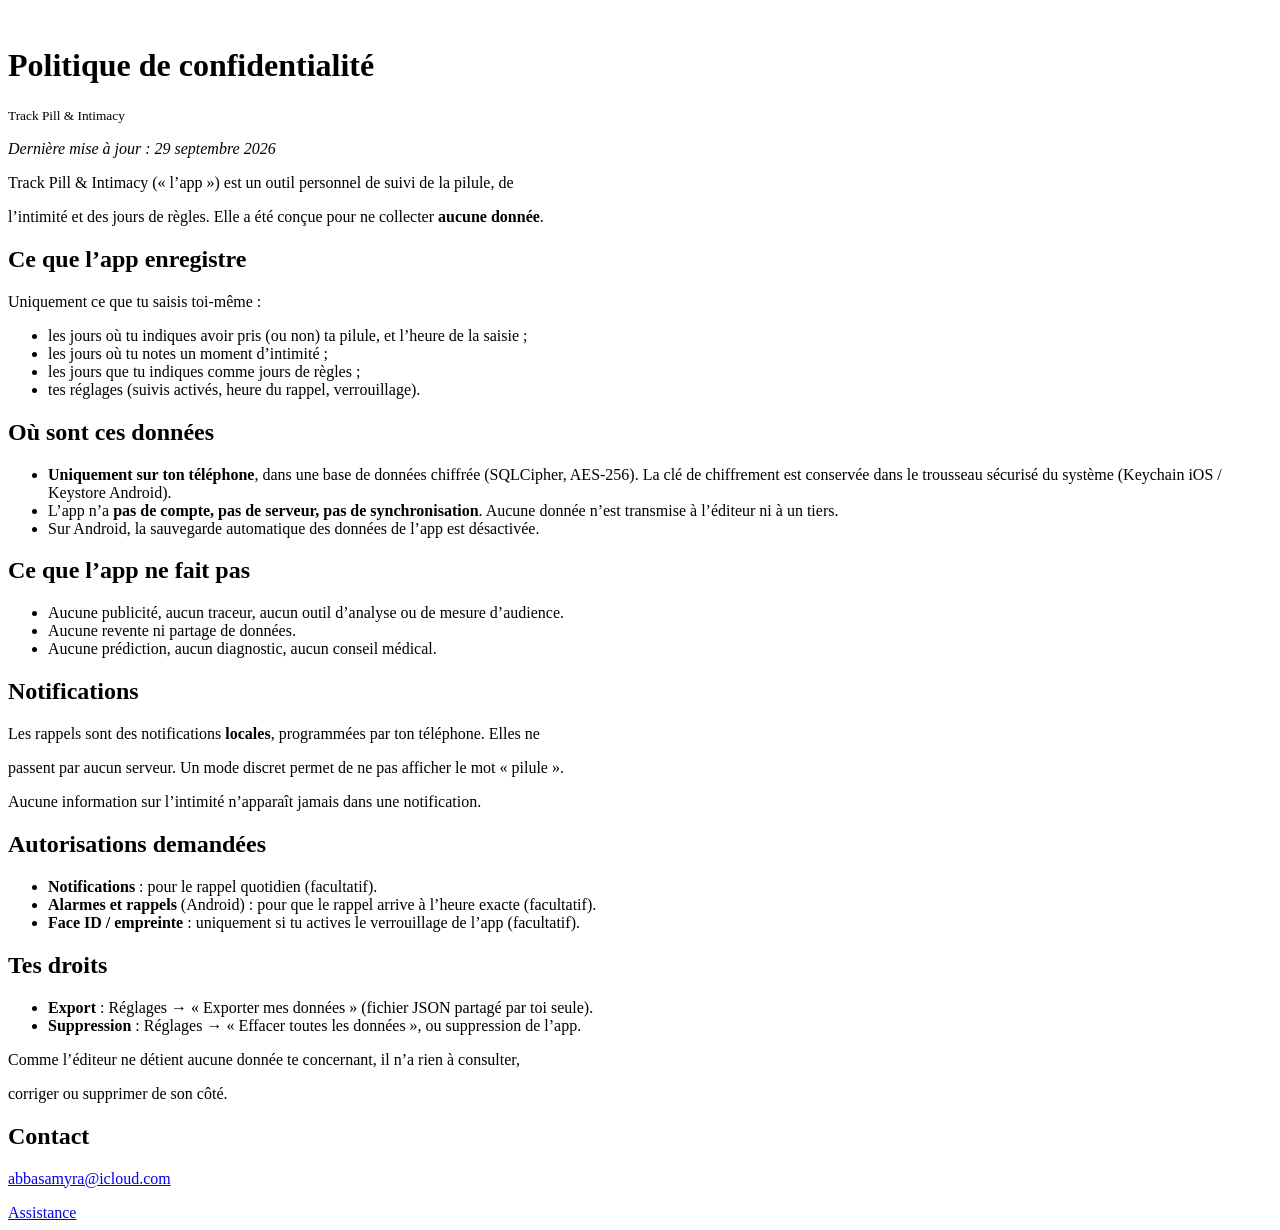
==== privacy.html @ 0c67f7bc "Update privacy.html" ====
<!doctype html><html lang="fr"><head><meta charset="utf-8"><meta name="viewport" content="width=device-width,initial-scale=1">
<title>Track Pill &amp; Intimacy — Confidentialité</title><link rel="stylesheet" href="style.css"></head><body><main>
<header><img src="icon.png" alt=""><div><h1>Politique de confidentialité</h1><small>Track Pill &amp; Intimacy</small></div></header>
<p><em>Dernière mise à jour : 29 septembre 2026</em></p>
<p>Track Pill &amp; Intimacy (« l’app ») est un outil personnel de suivi de la pilule, de</p>
<p>l’intimité et des jours de règles. Elle a été conçue pour ne collecter <strong>aucune donnée</strong>.</p>
<h2>Ce que l’app enregistre</h2>
<p>Uniquement ce que tu saisis toi-même :</p>
<ul>
<li>les jours où tu indiques avoir pris (ou non) ta pilule, et l’heure de la saisie ;</li>
<li>les jours où tu notes un moment d’intimité ;</li>
<li>les jours que tu indiques comme jours de règles ;</li>
<li>tes réglages (suivis activés, heure du rappel, verrouillage).</li>
</ul>
<h2>Où sont ces données</h2>
<ul>
<li><strong>Uniquement sur ton téléphone</strong>, dans une base de données chiffrée (SQLCipher, AES-256). La clé de chiffrement est conservée dans le trousseau sécurisé du système (Keychain iOS / Keystore Android).</li>
<li>L’app n’a <strong>pas de compte, pas de serveur, pas de synchronisation</strong>. Aucune donnée n’est transmise à l’éditeur ni à un tiers.</li>
<li>Sur Android, la sauvegarde automatique des données de l’app est désactivée.</li>
</ul>
<h2>Ce que l’app ne fait pas</h2>
<ul>
<li>Aucune publicité, aucun traceur, aucun outil d’analyse ou de mesure d’audience.</li>
<li>Aucune revente ni partage de données.</li>
<li>Aucune prédiction, aucun diagnostic, aucun conseil médical.</li>
</ul>
<h2>Notifications</h2>
<p>Les rappels sont des notifications <strong>locales</strong>, programmées par ton téléphone. Elles ne</p>
<p>passent par aucun serveur. Un mode discret permet de ne pas afficher le mot « pilule ».</p>
<p>Aucune information sur l’intimité n’apparaît jamais dans une notification.</p>
<h2>Autorisations demandées</h2>
<ul>
<li><strong>Notifications</strong> : pour le rappel quotidien (facultatif).</li>
<li><strong>Alarmes et rappels</strong> (Android) : pour que le rappel arrive à l’heure exacte (facultatif).</li>
<li><strong>Face ID / empreinte</strong> : uniquement si tu actives le verrouillage de l’app (facultatif).</li>
</ul>
<h2>Tes droits</h2>
<ul>
<li><strong>Export</strong> : Réglages → « Exporter mes données » (fichier JSON partagé par toi seule).</li>
<li><strong>Suppression</strong> : Réglages → « Effacer toutes les données », ou suppression de l’app.</li>
</ul>
<p>Comme l’éditeur ne détient aucune donnée te concernant, il n’a rien à consulter,</p>
<p>corriger ou supprimer de son côté.</p>
<h2>Contact</h2>
<p><a href="mailto:abbasamyra@icloud.com">abbasamyra@icloud.com</a></p>
<nav><a href="index.html">Assistance</a></nav></main></body></html>
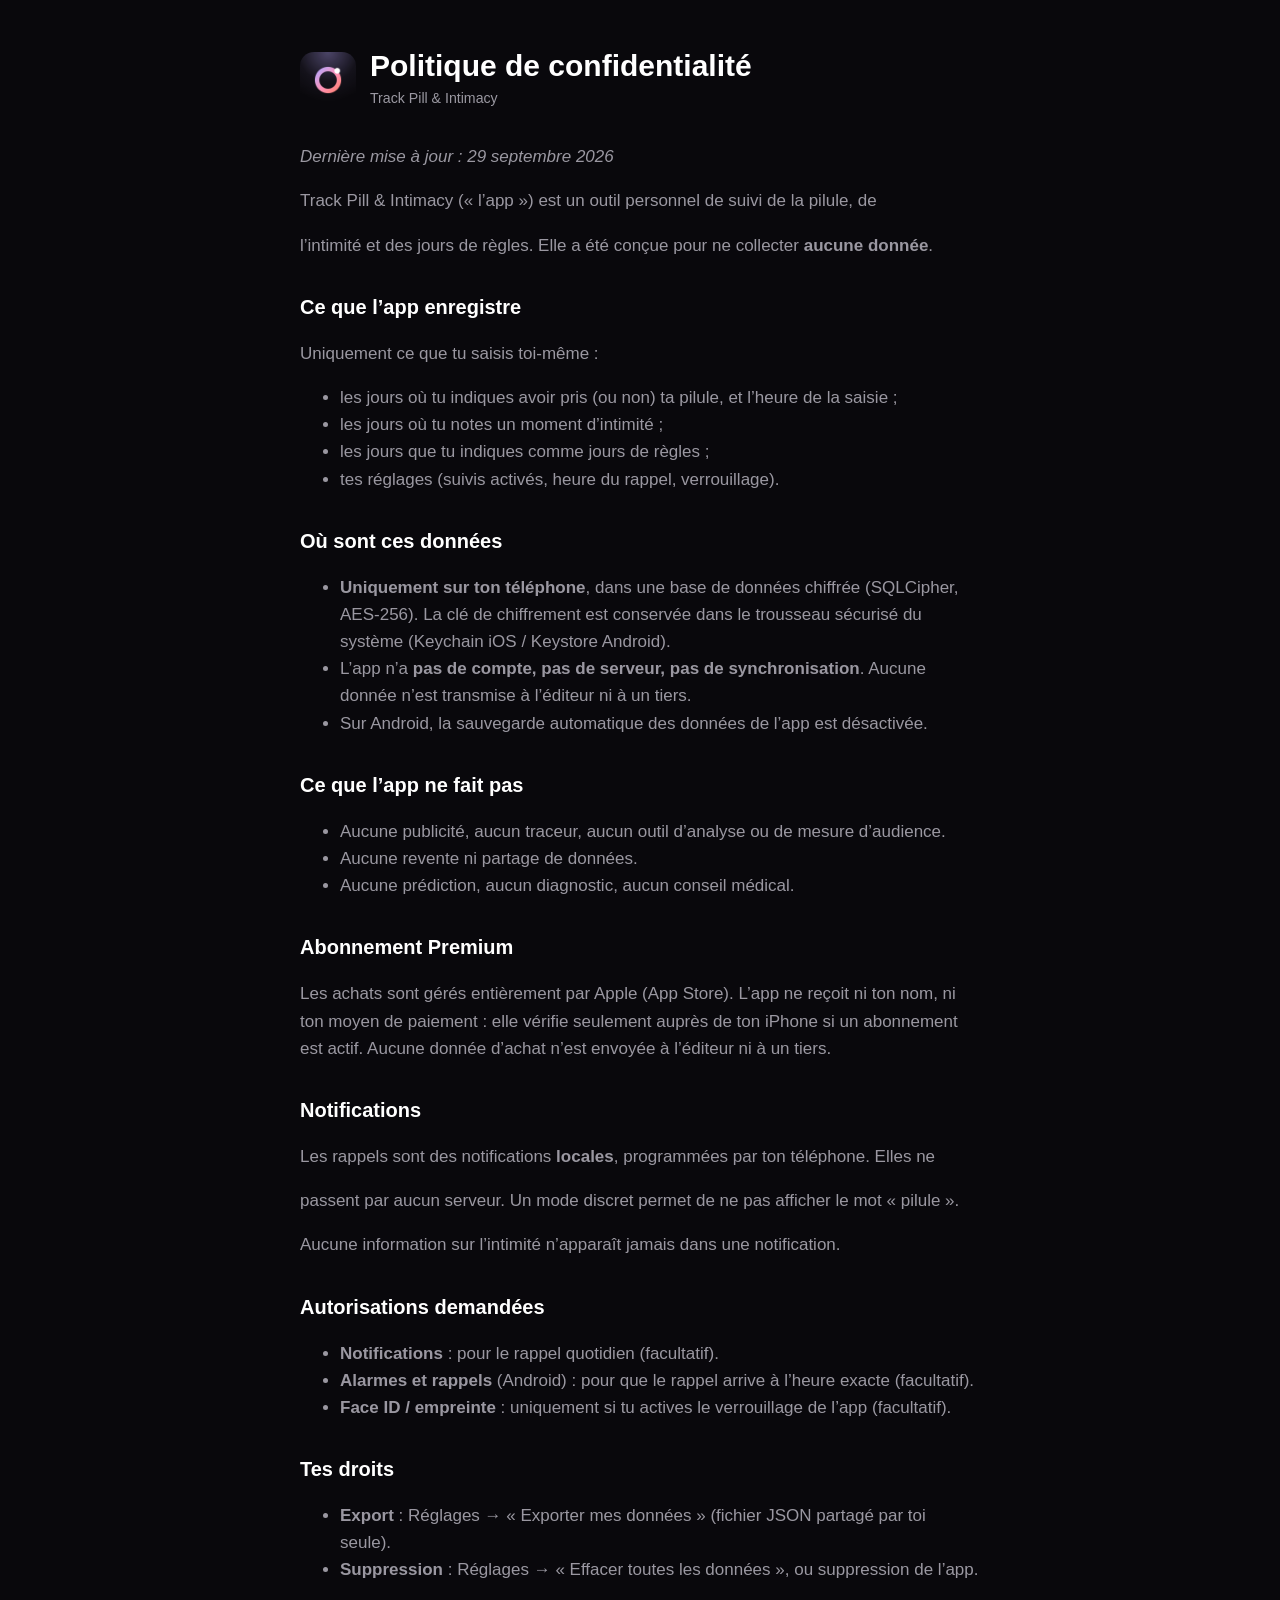
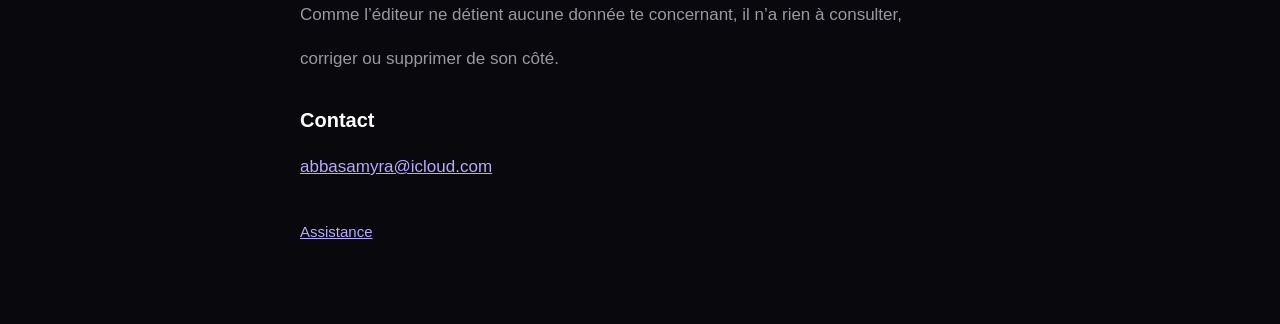
==== commit a955e25d: "Add subscription info" ====
--- a/privacy.html
+++ b/privacy.html
@@ -24,6 +24,8 @@
 <li>Aucune revente ni partage de données.</li>
 <li>Aucune prédiction, aucun diagnostic, aucun conseil médical.</li>
 </ul>
+<h2>Abonnement Premium</h2>
+<p>Les achats sont gérés entièrement par Apple (App Store). L’app ne reçoit ni ton nom, ni ton moyen de paiement : elle vérifie seulement auprès de ton iPhone si un abonnement est actif. Aucune donnée d’achat n’est envoyée à l’éditeur ni à un tiers.</p>
 <h2>Notifications</h2>
 <p>Les rappels sont des notifications <strong>locales</strong>, programmées par ton téléphone. Elles ne</p>
 <p>passent par aucun serveur. Un mode discret permet de ne pas afficher le mot « pilule ».</p>
--- a/style.css
+++ b/style.css
@@ -0,0 +1,7 @@
+:root{--bg:#09080C;--surface:#17151C;--text:#fff;--muted:rgba(236,233,245,.64);--pill:#B9A8FF;--border:rgba(255,255,255,.08)}
+*{box-sizing:border-box}body{margin:0;background:var(--bg);color:var(--text);font:17px/1.6 -apple-system,BlinkMacSystemFont,"Inter","Segoe UI",sans-serif}
+main{max-width:720px;margin:0 auto;padding:48px 20px 80px}
+header{display:flex;align-items:center;gap:14px;margin-bottom:32px}header img{width:56px;height:56px;border-radius:14px}
+h1{font-size:30px;line-height:1.2;margin:0}h2{font-size:20px;margin:32px 0 8px}p,li{color:var(--muted)}
+a{color:var(--pill)}.card{background:var(--surface);border:1px solid var(--border);border-radius:20px;padding:20px 22px;margin:16px 0}
+nav{display:flex;gap:16px;margin-top:40px;font-size:15px}small{color:var(--muted)}
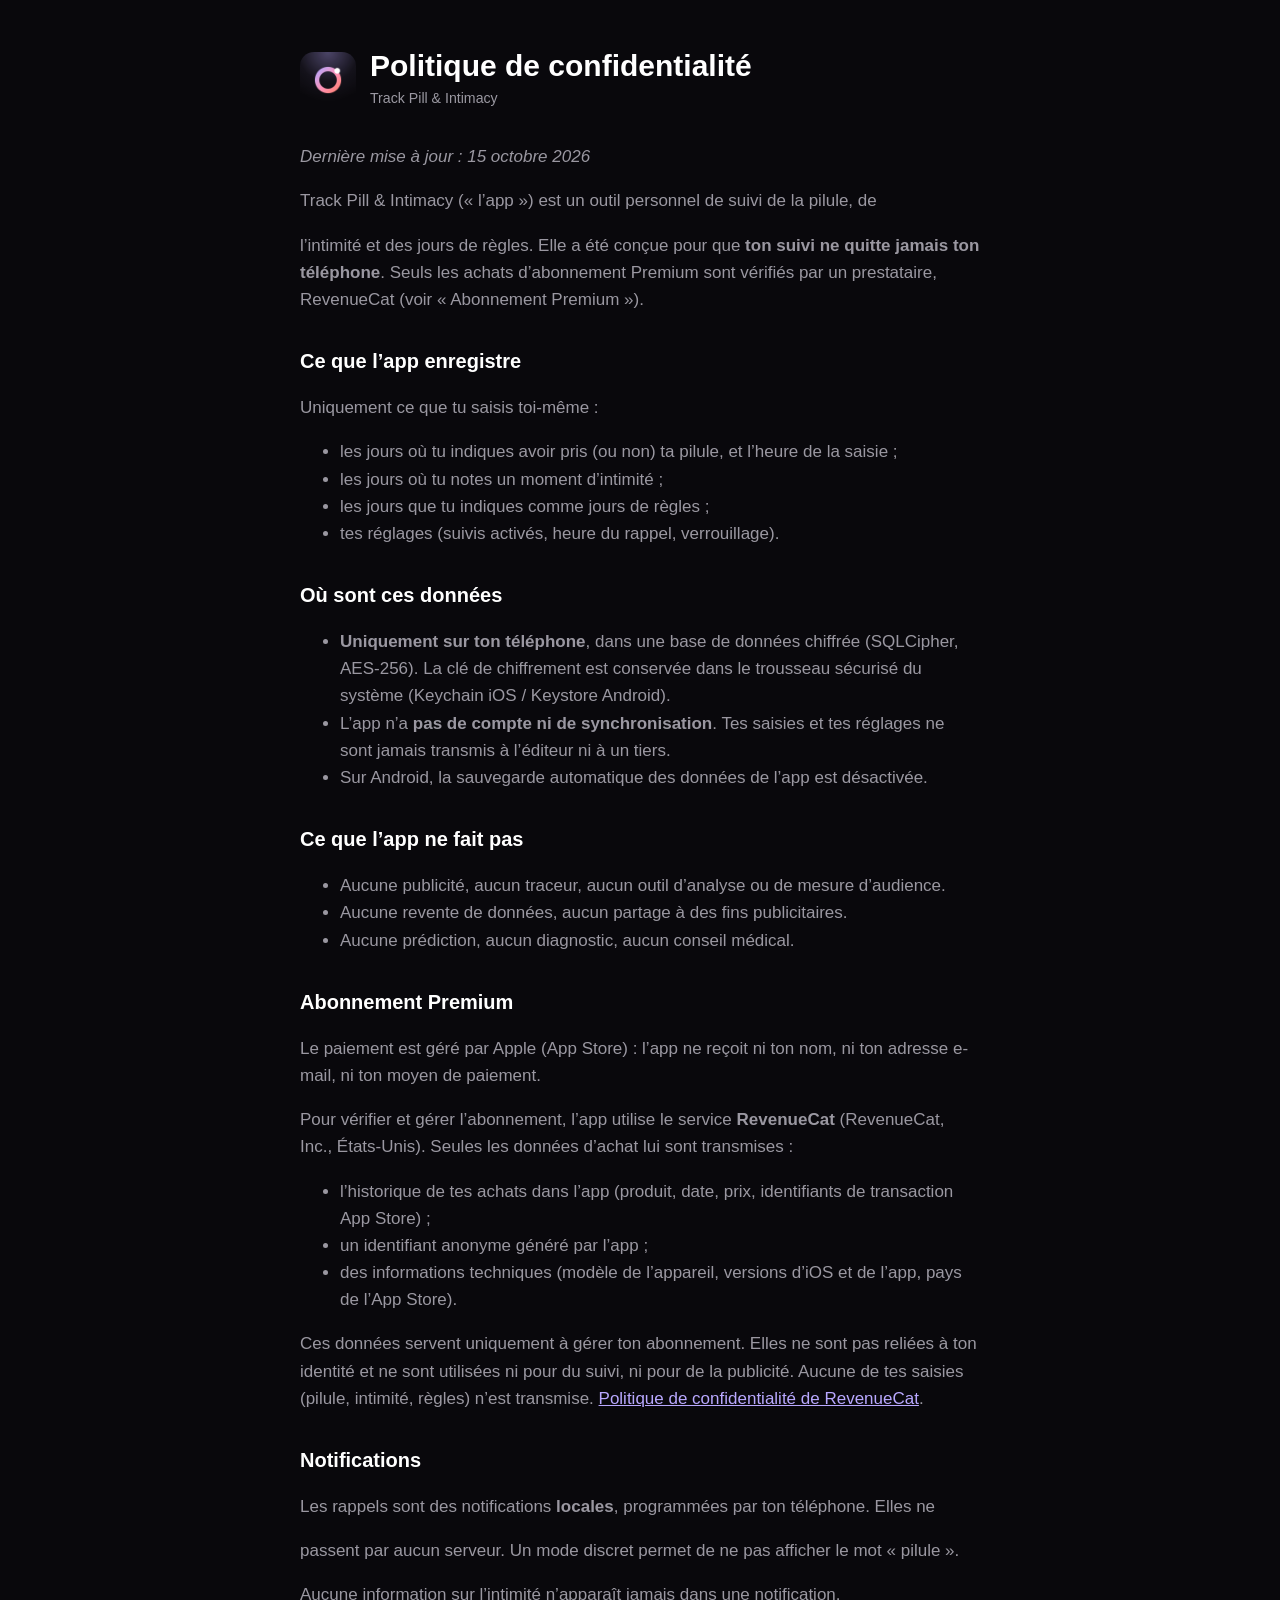
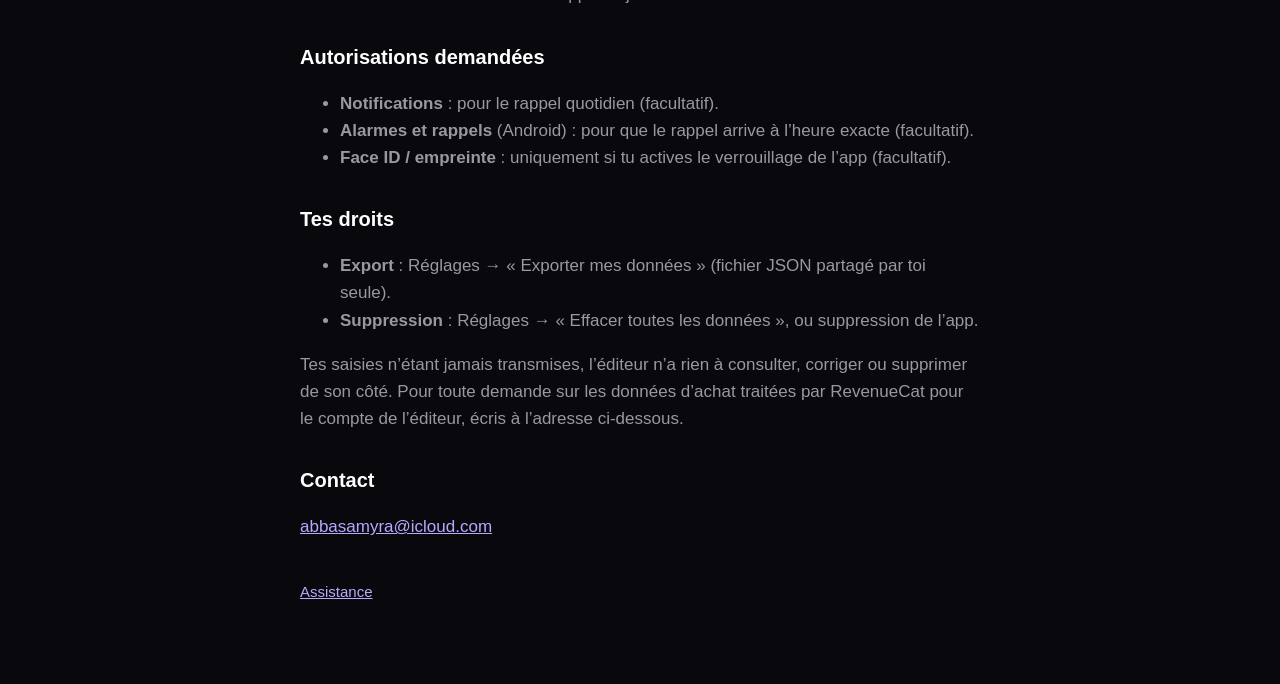
==== commit 110b4719: "Confidentialité : section RevenueCat (abonnement Premium) Co-Authored-By: Claude Opus 5.5 <noreply@a" ====
--- a/privacy.html
+++ b/privacy.html
@@ -1,9 +1,9 @@
 <!doctype html><html lang="fr"><head><meta charset="utf-8"><meta name="viewport" content="width=device-width,initial-scale=1">
 <title>Track Pill &amp; Intimacy — Confidentialité</title><link rel="stylesheet" href="style.css"></head><body><main>
 <header><img src="icon.png" alt=""><div><h1>Politique de confidentialité</h1><small>Track Pill &amp; Intimacy</small></div></header>
-<p><em>Dernière mise à jour : 29 septembre 2026</em></p>
+<p><em>Dernière mise à jour : 15 octobre 2026</em></p>
 <p>Track Pill &amp; Intimacy (« l’app ») est un outil personnel de suivi de la pilule, de</p>
-<p>l’intimité et des jours de règles. Elle a été conçue pour ne collecter <strong>aucune donnée</strong>.</p>
+<p>l’intimité et des jours de règles. Elle a été conçue pour que <strong>ton suivi ne quitte jamais ton téléphone</strong>. Seuls les achats d’abonnement Premium sont vérifiés par un prestataire, RevenueCat (voir « Abonnement Premium »).</p>
 <h2>Ce que l’app enregistre</h2>
 <p>Uniquement ce que tu saisis toi-même :</p>
 <ul>
@@ -15,17 +15,24 @@
 <h2>Où sont ces données</h2>
 <ul>
 <li><strong>Uniquement sur ton téléphone</strong>, dans une base de données chiffrée (SQLCipher, AES-256). La clé de chiffrement est conservée dans le trousseau sécurisé du système (Keychain iOS / Keystore Android).</li>
-<li>L’app n’a <strong>pas de compte, pas de serveur, pas de synchronisation</strong>. Aucune donnée n’est transmise à l’éditeur ni à un tiers.</li>
+<li>L’app n’a <strong>pas de compte ni de synchronisation</strong>. Tes saisies et tes réglages ne sont jamais transmis à l’éditeur ni à un tiers.</li>
 <li>Sur Android, la sauvegarde automatique des données de l’app est désactivée.</li>
 </ul>
 <h2>Ce que l’app ne fait pas</h2>
 <ul>
 <li>Aucune publicité, aucun traceur, aucun outil d’analyse ou de mesure d’audience.</li>
-<li>Aucune revente ni partage de données.</li>
+<li>Aucune revente de données, aucun partage à des fins publicitaires.</li>
 <li>Aucune prédiction, aucun diagnostic, aucun conseil médical.</li>
 </ul>
 <h2>Abonnement Premium</h2>
-<p>Les achats sont gérés entièrement par Apple (App Store). L’app ne reçoit ni ton nom, ni ton moyen de paiement : elle vérifie seulement auprès de ton iPhone si un abonnement est actif. Aucune donnée d’achat n’est envoyée à l’éditeur ni à un tiers.</p>
+<p>Le paiement est géré par Apple (App Store) : l’app ne reçoit ni ton nom, ni ton adresse e-mail, ni ton moyen de paiement.</p>
+<p>Pour vérifier et gérer l’abonnement, l’app utilise le service <strong>RevenueCat</strong> (RevenueCat, Inc., États-Unis). Seules les données d’achat lui sont transmises :</p>
+<ul>
+<li>l’historique de tes achats dans l’app (produit, date, prix, identifiants de transaction App Store) ;</li>
+<li>un identifiant anonyme généré par l’app ;</li>
+<li>des informations techniques (modèle de l’appareil, versions d’iOS et de l’app, pays de l’App Store).</li>
+</ul>
+<p>Ces données servent uniquement à gérer ton abonnement. Elles ne sont pas reliées à ton identité et ne sont utilisées ni pour du suivi, ni pour de la publicité. Aucune de tes saisies (pilule, intimité, règles) n’est transmise. <a href="https://www.revenuecat.com/privacy">Politique de confidentialité de RevenueCat</a>.</p>
 <h2>Notifications</h2>
 <p>Les rappels sont des notifications <strong>locales</strong>, programmées par ton téléphone. Elles ne</p>
 <p>passent par aucun serveur. Un mode discret permet de ne pas afficher le mot « pilule ».</p>
@@ -41,8 +48,7 @@
 <li><strong>Export</strong> : Réglages → « Exporter mes données » (fichier JSON partagé par toi seule).</li>
 <li><strong>Suppression</strong> : Réglages → « Effacer toutes les données », ou suppression de l’app.</li>
 </ul>
-<p>Comme l’éditeur ne détient aucune donnée te concernant, il n’a rien à consulter,</p>
-<p>corriger ou supprimer de son côté.</p>
+<p>Tes saisies n’étant jamais transmises, l’éditeur n’a rien à consulter, corriger ou supprimer de son côté. Pour toute demande sur les données d’achat traitées par RevenueCat pour le compte de l’éditeur, écris à l’adresse ci-dessous.</p>
 <h2>Contact</h2>
 <p><a href="mailto:abbasamyra@icloud.com">abbasamyra@icloud.com</a></p>
 <nav><a href="index.html">Assistance</a></nav></main></body></html>
